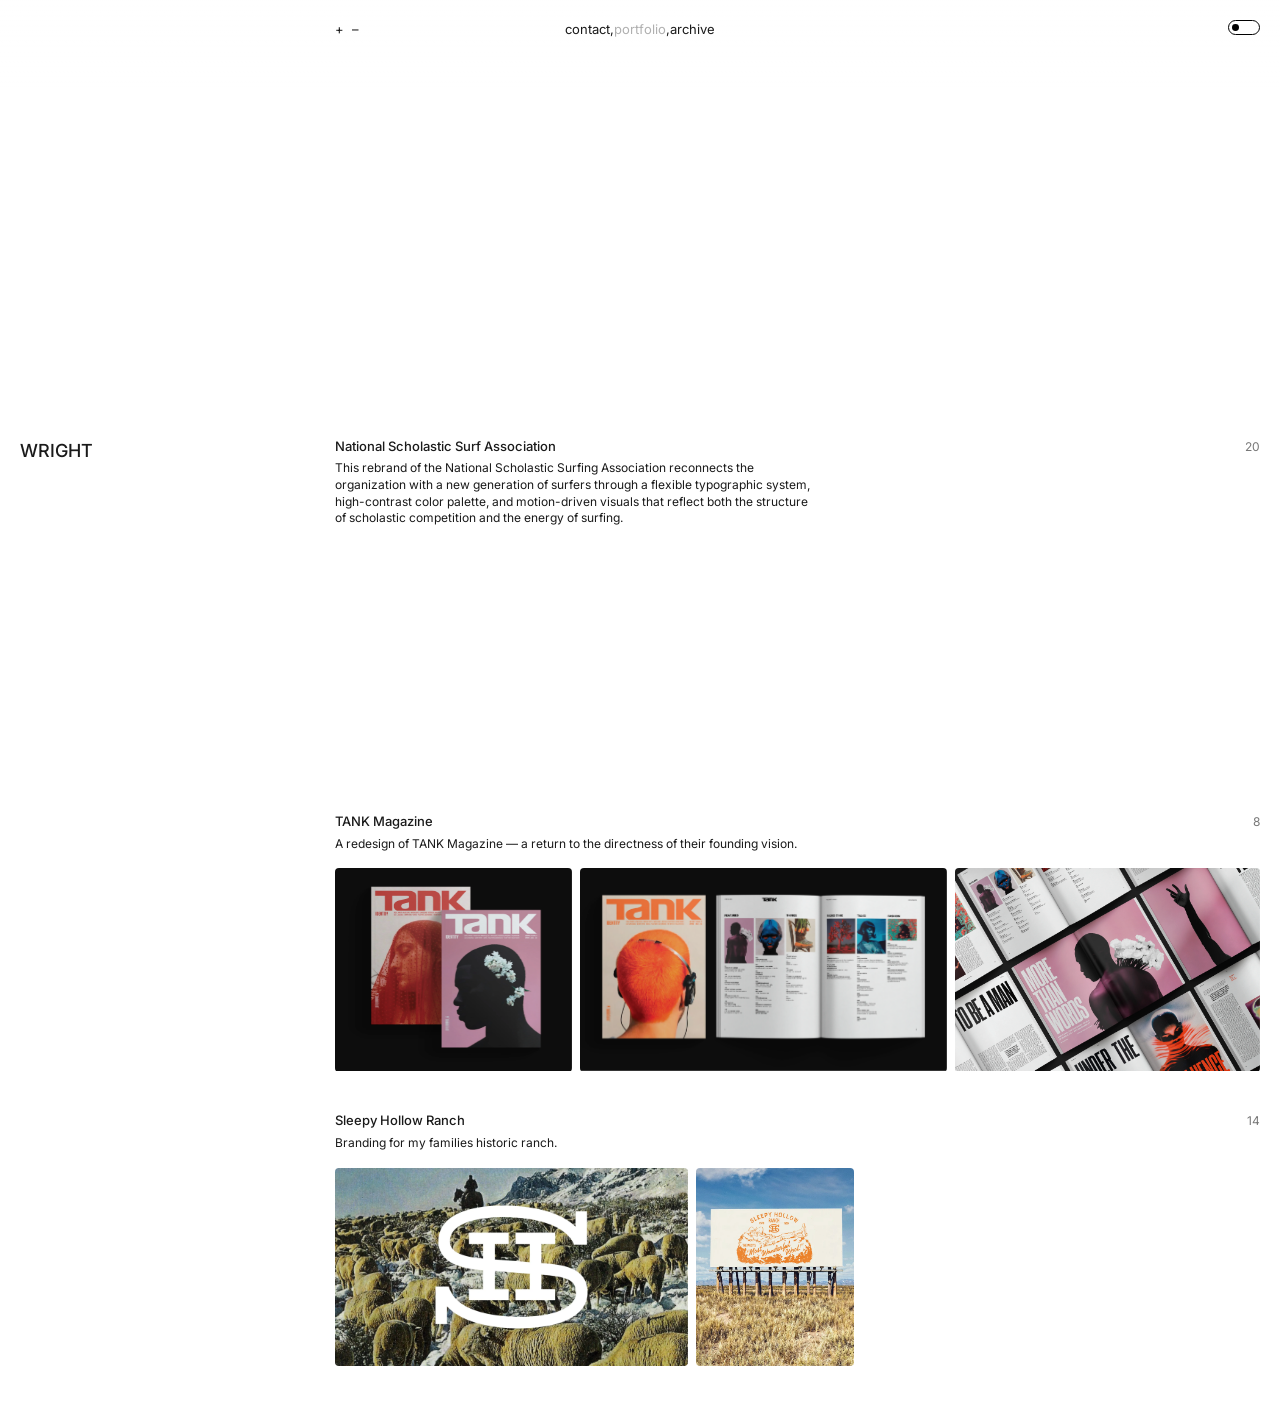
==== index.html @ 1fc21ec0 "Convert images to WebP, update HTML with picture elements" ====
<!DOCTYPE html>
<html lang="en">

<head>
    <meta charset="UTF-8">
    <meta name="viewport" content="width=device-width, initial-scale=1.0">
    <title>WRIGHT - Portfolio</title>
    <link rel="stylesheet" href="style.css?v=3">
</head>

<body>
    <header class="top-nav">
        <div class="nav-left">
            <span><a href="#" id="grid-plus" class="grid-control" title="Increase image size">+</a>&nbsp;&nbsp;<a
                    href="#" id="grid-minus" class="grid-control" title="Decrease image size">&ndash;</a></span>
        </div>
        <nav class="nav-center">
            <a href="contact.html">contact</a>, <a href="index.html" class="current-page">portfolio</a>, <a href="archive.html">archive</a>
        </nav>
        <div class="nav-right">
            <button id="theme-toggle" class="theme-toggle" aria-label="Toggle Theme">
                <span class="theme-toggle-circle"></span>
            </button>
        </div>
    </header>

    <main class="container">
        <!-- Sticky Sidebar for 4th column -->
        <aside class="sidebar">
            <div class="sidebar-inner">
                <h1 class="brand-name">WRIGHT</h1>
            </div>
        </aside>

        <!-- Project List Wrapper -->
        <section class="portfolio">
            <!-- Project 1 -->
            <article class="project-series">
                <header class="project-header">
                    <h2><a href="nssa.html" class="project-link">National Scholastic Surf Association</a></h2>
                    <span class="portfolio-count">20</span>
                </header>
                <div class="project-subtitle">
                    <p>This rebrand of the National Scholastic Surfing Association reconnects the organization with a new generation of surfers through a flexible typographic system, high-contrast color palette, and motion-driven visuals that reflect both the structure of scholastic competition and the energy of surfing.</p>
                </div>

                <div class="project-grid">
                    <div class="project-item span-two"><a href="nssa.html" class="project-image-link"><video
                                src="Projects/NSSA/video/20251104_WRIGHT_NSSA_MotionPoster_2.mp4"
                                autoplay loop muted playsinline></video></a></div>
                    <div class="project-item"><a href="nssa.html" class="project-image-link"><video
                                src="Projects/NSSA/video/20251104_WRIGHT_NSSA_MotionPoster_1.mp4"
                                autoplay loop muted playsinline></video></a></div>
                    <div class="project-item"><a href="nssa.html" class="project-image-link"><img
                                src="https://images.unsplash.com/photo-1517841905240-472988babdf9?auto=format&fit=crop&w=800&h=600&q=80"
                                alt="Editorial shot 3"></a></div>
                    <div class="project-item"><a href="nssa.html" class="project-image-link"><img
                                src="https://images.unsplash.com/photo-1519125323398-675f0ddb6308?auto=format&fit=crop&w=1200&h=800&q=80"
                                alt="Editorial shot 4"></a></div>
                    <div class="project-item"><a href="nssa.html" class="project-image-link"><img
                                src="https://images.unsplash.com/photo-1529156069898-49953e39b3ac?auto=format&fit=crop&w=800&h=600&q=80"
                                alt="Editorial shot 5"></a></div>
                </div>
            </article>

            <!-- Project 2 -->
            <article class="project-series">
                <header class="project-header">
                    <h2><a href="lanserhof.html" class="project-link">TANK Magazine</a></h2>
                    <span class="portfolio-count">8</span>
                </header>
                <div class="project-subtitle">
                    <p>A redesign of TANK Magazine — a return to the directness of their founding vision.</p>
                </div>

                <div class="project-grid">
                    <div class="project-item"><a href="lanserhof.html" class="project-image-link"><picture>
                        <source srcset="Projects/TANK/Images/20241219_WRIGHT_TANK_Covers.webp" type="image/webp">
                        <img src="Projects/TANK/Images/20241219_WRIGHT_TANK_Covers.png" alt="TANK Covers" loading="lazy">
                    </picture></a></div>
                    <div class="project-item"><a href="lanserhof.html" class="project-image-link"><picture>
                        <source srcset="Projects/TANK/Images/20241219_WRIGHT_TANK_Cover&TOC.webp" type="image/webp">
                        <img src="Projects/TANK/Images/20241219_WRIGHT_TANK_Cover&TOC.png" alt="TANK Cover and TOC" loading="lazy">
                    </picture></a></div>
                    <div class="project-item"><a href="lanserhof.html" class="project-image-link"><picture>
                        <source srcset="Projects/TANK/Images/20241219_WRIGHT_TANK_AngleSpread.webp" type="image/webp">
                        <img src="Projects/TANK/Images/20241219_WRIGHT_TANK_AngleSpread.png" alt="TANK Angle Spread" loading="lazy">
                    </picture></a></div>
                    <div class="project-item"><a href="lanserhof.html" class="project-image-link"><picture>
                        <source srcset="Projects/TANK/Images/20241219_WRIGHT_TANK_HandSpread.webp" type="image/webp">
                        <img src="Projects/TANK/Images/20241219_WRIGHT_TANK_HandSpread.png" alt="TANK Hand Spread" loading="lazy">
                    </picture></a></div>
                    <div class="project-item"><a href="lanserhof.html" class="project-image-link"><picture>
                        <source srcset="Projects/TANK/Images/20241219_WRIGHT_TANK_Web.webp" type="image/webp">
                        <img src="Projects/TANK/Images/20241219_WRIGHT_TANK_Web.png" alt="TANK Web" loading="lazy">
                    </picture></a></div>
                </div>
            </article>

            <!-- Project 3 -->
            <article class="project-series">
                <header class="project-header">
                    <h2><a href="shr.html" class="project-link">Sleepy Hollow Ranch</a></h2>
                    <span class="portfolio-count">14</span>
                </header>
                <div class="project-subtitle">
                    <p>Branding for my families historic ranch.</p>
                </div>

                <div class="project-grid">
                    <div class="project-item"><a href="shr.html" class="project-image-link"><picture>
                        <source srcset="Projects/SHR/Images/20251204_440_SHR_Logo.webp" type="image/webp">
                        <img src="Projects/SHR/Images/20251204_440_SHR_Logo.jpg" alt="SHR Logo" loading="lazy">
                    </picture></a></div>
                    <div class="project-item"><a href="shr.html" class="project-image-link"><picture>
                        <source srcset="Projects/SHR/Images/20251213_440_SHR_Sign.webp" type="image/webp">
                        <img src="Projects/SHR/Images/20251213_440_SHR_Sign.jpg" alt="SHR Sign" loading="lazy">
                    </picture></a></div>
                    <div class="project-item"><a href="shr.html" class="project-image-link"><video
                                src="Projects/SHR/Video/20251204_440_SHR_LogoAnim.mp4"
                                autoplay loop muted playsinline></video></a></div>
                    <div class="project-item"><a href="shr.html" class="project-image-link"><picture>
                        <source srcset="Projects/SHR/Images/20251214_440_SHR_Ranch%20Gate%20Crop-s.webp" type="image/webp">
                        <img src="Projects/SHR/Images/20251214_440_SHR_Ranch%20Gate%20Crop-s.jpg" alt="SHR Ranch Gate" loading="lazy">
                    </picture></a></div>
                    <div class="project-item"><a href="shr.html" class="project-image-link"><picture>
                        <source srcset="Projects/SHR/Images/20251214_440_SHR_SheepSticker.webp" type="image/webp">
                        <img src="Projects/SHR/Images/20251214_440_SHR_SheepSticker.jpg" alt="SHR Sheep Sticker" loading="lazy">
                    </picture></a></div>
                </div>
            </article>
        </section>
    </main>

    <script src="script.js?v=9"></script>
</body>

</html>
---- style.css ----
@import url('https://fonts.googleapis.com/css2?family=Inter:wght@400;500;600&display=swap');

:root {
  /* Centralized Variables */
  /* Colors - Light Theme */
  --bg-color: #ffffff;
  --text-primary: #1a1a1a;
  --text-secondary: #777777;
  --text-disabled: #b0b0b0;
  --bg-header: rgba(255, 255, 255, 0.95);
  --border-color: #eaeaea;

  /* Typography */
  --font-family: 'Inter', system-ui, -apple-system, sans-serif;
  --font-size-xs: 0.75rem;
  --font-size-sm: 0.85rem;
  --font-size-base: 13px;
  /* Smaller base for elegant aesthetic matching the image */
  --font-size-md: 1.125rem;
  --font-size-lg: 1.2rem;

  /* Spacing */
  --space-xs: 0.25rem;
  --space-sm: 0.5rem;
  --space-md: 1rem;
  --space-lg: 2.5rem;
  --space-xl: 20px;
  /* Fixed padding for consistency */

  /* Layout */
  --max-width: 1600px;

  /* Transitions */
  --transition-fast: 0.2s cubic-bezier(0.4, 0, 0.2, 1);
  --transition-medium: 0.4s cubic-bezier(0.4, 0, 0.2, 1);
}

[data-theme="dark"] {
  --bg-color: #121212;
  --text-primary: #f2f2f2;
  --text-secondary: #aaaaaa;
  --text-disabled: #555555;
  --bg-header: rgba(18, 18, 18, 0.95);
  --border-color: #333333;
}

* {
  margin: 0;
  padding: 0;
  box-sizing: border-box;
}

body {
  background-color: var(--bg-color);
  color: var(--text-primary);
  font-family: var(--font-family);
  font-size: var(--font-size-base);
  line-height: 1.5;
  transition: opacity 0.5s ease-in-out, background-color var(--transition-medium), color var(--transition-medium);
  min-height: 100vh;
  opacity: 0;
  /* JS adds .page-loaded to fade in on first visit */
  -webkit-font-smoothing: antialiased;
}

body.page-loaded {
  opacity: 1;
}

body.page-transitioning {
  opacity: 0 !important;
}

/* Header Navigation */
header.top-nav {
  position: fixed;
  top: 0;
  left: 0;
  width: 100%;
  padding: var(--space-xl) var(--space-xl) 0 var(--space-xl);
  /* Nav spacing synced with main container grid */
  display: grid;
  grid-template-columns: repeat(4, 1fr);
  gap: var(--space-xl);
  z-index: 1000;
  background: linear-gradient(to bottom, var(--bg-color) 0%, rgba(255, 255, 255, 0) 100%);
  padding-bottom: 51px;
  pointer-events: none;
  font-size: var(--font-size-base);
  transition: background var(--transition-medium);
}

[data-theme="dark"] header.top-nav {
  background: linear-gradient(to bottom, var(--bg-color) 0%, rgba(18, 18, 18, 0) 100%);
}

.nav-left,
.nav-center,
.nav-right {
  pointer-events: auto;
  grid-row: 1;
}

.nav-left {
  /* Aligns +/- toggler with the start of column 2 (matching portfolio content) */
  grid-column: 2;
  justify-self: start;
}

.nav-center {
  position: fixed;
  top: var(--space-xl);
  left: 50vw;
  transform: translateX(-50%);
  display: flex;
  align-items: center;
  z-index: 1001;
  /* Ensure it's above other header elements */
}

.nav-right {
  grid-column: 4;
  justify-self: end;
}


.nav-left span {
  color: var(--text-secondary);
}

.nav-left a,
.nav-center a {
  text-decoration: none;
  color: var(--text-primary);
  transition: color var(--transition-fast);
  display: inline-block;
}

.nav-left a.active {
  text-decoration: underline;
}

/* +/- grid control disabled state — mirrors Josselin's opacity-20 */
.nav-left a.grid-control--disabled {
  opacity: 0.2;
  pointer-events: none;
  cursor: default;
}

.nav-center {
  display: flex;
  align-items: center;
}

.nav-center a.current-page {
  color: var(--text-disabled);
}

.nav-center a:hover {
  color: var(--text-secondary);
}

/* Theme Toggle Switch */
.theme-toggle {
  width: 31.734px;
  height: 14.76px;
  border-radius: 999px;
  border: 1pt solid #000;
  background: transparent;
  cursor: pointer;
  position: relative;
  transition: border-color var(--transition-medium);
  padding: 0;
  display: block;
  box-sizing: border-box;
}

[data-theme="dark"] .theme-toggle {
  border-color: #fff;
  background: transparent;
}

.theme-toggle-circle {
  position: absolute;
  top: 2.9284px;
  left: 2.9284px;
  height: calc(100% - 5.8568px);
  aspect-ratio: 1 / 1;
  border-radius: 50%;
  background: #000;
  transition: transform var(--transition-medium), background-color var(--transition-medium);
  transform: translateX(0);
}

[data-theme="dark"] .theme-toggle-circle {
  background: #fff;
  transform: translateX(16.974px);
}

/* =========================================
   Main Container — true 4-column grid

   Track map:
     col 1       →  WRIGHT (visually sparse — only the brand name lives here)
     cols 2–4   →  main content (portfolio / contact)

   repeat(4, 1fr) gives equal column widths and identical
   left/right outside margins from the padding.
   ========================================= */
.container {
  display: grid;
  grid-template-columns: repeat(4, 1fr);
  gap: var(--space-xl);
  padding: calc(var(--space-xl) * 2) var(--space-xl) var(--space-xl);
  max-width: none;
  margin: 0 auto;
}

/* ─── Sidebar — column 1 (far left, close to left margin) ─── */
.sidebar {
  grid-column: 1;
}

.sidebar-inner {
  /* Fixed at viewport vertical center so WRIGHT anchors to 50vh regardless of scroll */
  position: fixed;
  top: 50vh;
  left: var(--space-xl);
  transform: translateY(-50%);
  display: flex;
  align-items: center;
}

/* Show sidebar on contact page — WRIGHT is visible on both pages */


.brand-name {
  font-size: var(--font-size-md);
  font-weight: 500;
  color: var(--text-primary);
}

/* ← portfolio back link — JS sets left dynamically to the midpoint between
   the right edge of WRIGHT and the left edge of the content column. */
.project-back-link {
  position: fixed;
  top: 50vh;
  transform: translate(-50%, -50%);
  font-size: var(--font-size-base);
  color: var(--text-secondary);
  text-decoration: none;
  white-space: nowrap;
  transition: color var(--transition-fast);
  z-index: 1100;
}

.project-back-link:hover {
  color: var(--text-primary);
}

/* Hide when the sidebar collapses to top-left at mobile */
@media (max-width: 900px) {
  .project-back-link {
    display: none;
  }
}

/* ── SLC abbreviation: swap "Salt Lake City" → "SLC" just before overlap ── */
.city-abbr { display: none; }
@media (max-width: 530px) {
  .city-full { display: none; }
  .city-abbr { display: inline; }
}

/* ── Mobile Overlap Fix (600px) ── */
@media (max-width: 600px) {
  .contact-body .nav-left {
    display: none !important;
    /* Prevent overlap with centered menu at small sizes */
  }
}

/* ─── Portfolio — columns 2–4 ─── */
.portfolio {
  grid-column: 2 / 5;
  width: 100%;
  /* Push first project title to align with WRIGHT at 50vh.
     Subtracts the container's own top padding so the baseline lands exactly. */
  margin-top: calc(50vh - calc(var(--font-size-md) * 0.75) - calc(var(--space-xl) * 2));
}

/* =========================================
   Contact Page Specifics
   ========================================= */

.contact-body {
  /* Prevent scrolling if content fits perfectly inside the screen height */
  overflow-x: hidden;
  --text-primary: #ffffff;
  --text-secondary: rgba(255, 255, 255, 0.7);
  --text-disabled: rgba(255, 255, 255, 0.4);
  color: var(--text-primary);
  background-color: #f26624;
  /* Solid orange background */
}

.contact-body header.top-nav {
  background: linear-gradient(to bottom, #f26624 0%, rgba(242, 102, 36, 0) 100%);
}

.contact-body .nav-right {
  display: none;
  /* Keep theme toggle hidden on contact page as originally intended */
}

/* Contact page: clock starts in nav-left; on collapse it moves to center */
.contact-body .nav-left {
  transition: all var(--transition-fast);
}


/* Create the purple/blue tint seen in the mockup */
.contact-bg-overlay {
  position: absolute;
  top: 0;
  left: 0;
  width: 100%;
  height: 100%;
  background: rgba(85, 90, 135, 0.7);
  /* Hardcoded blueish tint from image */
  mix-blend-mode: multiply;
}

[data-theme="dark"] .contact-bg-overlay {
  background: rgba(30, 32, 50, 0.85);
  /* Darker tint for dark mode */
}

.contact-content {
  /* Sit in columns 2–4, matching the portfolio column span */
  grid-column: 2 / 5;
  width: 100%;
  display: grid;
  grid-template-columns: 2fr 1.5fr;
  gap: calc(var(--space-xl) * 1.5);
  margin-top: calc(50vh - calc(var(--font-size-md) * 0.75) - calc(var(--space-xl)*2));
  min-height: calc(50vh + calc(var(--font-size-md) * 0.75));
  padding-bottom: var(--space-xl);
  box-sizing: border-box;
}

.contact-bio {
  grid-column: 1;
  font-size: var(--font-size-base);
  line-height: 1.5;
  margin-bottom: var(--space-xl);
}

.contact-bio p {
  margin-bottom: var(--space-xl);
}

/* ── Character reveal animation (contact page) ──────────────────── */
/* Each character is wrapped in a .char-reveal span by JS on load.   */
/* Opacity starts at 0; JS sets it to 1 with staggered transition-   */
/* delay per character, creating a left-to-right "progress bar" fill. */
.char-reveal {
  display: inline-block;
  opacity: 0;
  transition: opacity 0.08s ease;
}

/* Word wrappers prevent characters from breaking across lines */
.word-wrap {
  display: inline-block;
  white-space: nowrap;
}

.contact-bio br {
  display: none;
  /* Replaced br with margin-bottom for better paragraph control */
}

.contact-info {
  grid-column: 2;
  font-size: var(--font-size-base);
  line-height: 1.5;
  justify-self: center;
  text-align: left;
}

.contact-footer-left {
  grid-column: 1;
  grid-row: 2;
  align-self: end;
}

.contact-footer-right {
  position: fixed;
  bottom: var(--space-xl);
  right: var(--space-xl);
  font-size: var(--font-size-sm);
  color: var(--text-secondary);
}

/* Project List Sections */
.project-series {
  margin-bottom: calc(var(--space-xl) * 2);
}

.project-header {
  display: flex;
  justify-content: space-between;
  align-items: baseline;
  margin-bottom: var(--space-xs);
}

.project-header h2 {
  font-size: var(--font-size-base);
  font-weight: 500;
}

.project-header a.project-link {
  text-decoration: none;
  color: var(--text-primary);
  transition: color var(--transition-short, 0.2s ease);
  display: inline-block;
}

.project-header a.project-link:hover {
  color: var(--text-secondary);
}

.portfolio-count {
  font-size: var(--font-size-xs);
  color: var(--text-secondary);
}

.project-subtitle {
  font-size: var(--font-size-xs);
  color: var(--text-primary);
  margin-bottom: var(--space-md);
  line-height: 1.4;
  max-width: 60ch;
}

/* Grid Layouts for Projects */
.project-grid {
  display: flex;
  flex-wrap: nowrap;
  align-items: flex-start; /* tops aligned, bottoms at natural aspect ratio */
  gap: var(--space-sm);
  overflow: hidden;
}

.project-item {
  flex: 1; /* overridden per-image by JS — flex-basis = ratio × height, flex-shrink = 0 */
  min-width: 0;
  position: relative;
  overflow: hidden;
  opacity: 0;
  transform: translateY(10px);
  animation: fadeUp 0.6s cubic-bezier(0.16, 1, 0.3, 1) forwards;
}

/* Add slight delay for waterfall effect based on child index */
.project-item:nth-child(2) {
  animation-delay: 0.1s;
}

.project-item:nth-child(3) {
  animation-delay: 0.2s;
}

.project-item:nth-child(4) {
  animation-delay: 0.3s;
}

.project-item:nth-child(5) {
  animation-delay: 0.4s;
}

@keyframes fadeUp {
  to {
    opacity: 1;
    transform: translateY(0);
  }
}

.project-item img,
.project-item video {
  width: 100%;
  height: auto; /* natural aspect ratio — no cropping */
  display: block;
  transition: transform 0.6s cubic-bezier(0.16, 1, 0.3, 1), filter var(--transition-fast);
  will-change: transform;
}

.project-item a.project-image-link {
  display: block;
  width: 100%;
  height: auto;
  overflow: hidden;
  border-radius: 4px;
}

.project-item:hover img,
.project-item:hover video {
  transform: scale(1.02);
  filter: brightness(0.9);
}

/* =========================================
   Responsive Breakpoints

   1. ≤1024px  Tablet — cap project grids
   2. ≤900px   Collapse — Single column layout & Unified Header
   3. ≤1100px  Contact Page — prevent header collision early
   ========================================= */

/* ── Tablet ── */
/* tablet: JS recalculates item widths based on containerW at all sizes */

/* ── Header Breakpoint (1100px) ── */
/* Prevents collision between clock/brand and nav items early */
@media (max-width: 1100px) {
  header.top-nav {
    display: grid !important;
    grid-template-columns: repeat(4, 1fr);
    gap: var(--space-xl);
    align-items: center;
    padding: var(--space-xl) var(--space-xl) 0 !important;
  }

  /* Portfolio specific header: ensure +/- toggler aligns with col 2 (matching portfolio content) */
  .nav-left {
    grid-column: 2;
    justify-self: start;
    display: flex !important;
    /* Keep visible until 900px */
  }

  /* Contact page: move clock to the right side (col 4) early to prevent menu overlap */
  .contact-body .nav-left {
    grid-column: 4;
    justify-self: end;
    position: static !important;
    transform: none !important;
    margin-left: 0 !important;
    order: 3;
    display: flex !important;
    z-index: 1001;
  }

  .nav-center {
    position: fixed !important;
    left: 50vw !important;
    transform: translateX(-50%) !important;
    margin-left: 0 !important;
    margin-right: 0 !important;
    order: 2;
    z-index: 1001;
  }

  .nav-right {
    grid-column: 4;
    justify-self: end;
    display: flex !important;
    /* Ensure theme toggle is visible on portfolio */
    z-index: 1001;
  }

  .contact-body .nav-right {
    display: none !important;
    /* Keep hidden on contact */
  }
}

/* ── Content Collapse Breakpoint (900px) ── */
@media (max-width: 900px) {

  /* Layout: Switch to single column content */
  .container {
    grid-template-columns: 1fr;
  }

  header.top-nav {
    display: flex !important;
    align-items: center;
    padding: var(--space-xl) var(--space-xl) 0 !important;
  }

  /* Centered menu in mobile */
  .nav-center {
    position: fixed !important;
    top: var(--space-xl) !important;
    left: 50vw !important;
    transform: translateX(-50%) !important;
    margin: 0 !important;
    z-index: 1001;
  }

  /* Toggle/Clock on the right in mobile */
  .nav-right,
  .contact-body .nav-left {
    position: static !important;
    transform: none !important;
    margin-left: auto !important;
    display: flex !important;
    order: 3;
    z-index: 1001;
  }

  /* Sidebar holds zero height in collapsed state */
  .sidebar {
    grid-column: 1;
    height: 0;
    overflow: visible;
  }

  /* Mobile: show only the first image per project, full width */
  .project-grid {
    flex-wrap: wrap;
  }

  .project-item {
    flex: 0 0 100%;
  }

  .project-item:not(:first-child) {
    display: none;
  }

  .project-item img,
  .project-item video,
  .project-item a.project-image-link {
    height: auto;
  }

  /* Content: Full width images/type */
  .portfolio {
    grid-column: 1 / -1;
  }

  .portfolio[data-grid-size] .project-grid {
    grid-template-columns: 1fr;
  }

  .contact-body .contact-content {
    grid-column: 1 / -1;
    grid-template-columns: 1fr;
    margin-top: calc(50vh - calc(var(--font-size-md) * 0.75) - calc(var(--space-xl)*2));
    min-height: auto;
    max-width: 70ch;
  }

  .contact-body .contact-info {
    grid-column: 1;
    margin-top: var(--space-xl);
  }

  .contact-body .contact-footer-right {
    display: none;
  }

  /* Ensure WRIGHT is visible on both pages in collapsed state */
  .sidebar {
    display: block !important;
  }

  /* WRIGHT: Position top-left ONLY once images span full width */
  .sidebar-inner,
  .contact-body .sidebar-inner {
    position: fixed !important;
    top: var(--space-xl) !important;
    left: var(--space-xl) !important;
    transform: none !important;
    z-index: 1100;
  }

  /* Force hide grid controls ONLY once images span full width */
  body:not(.contact-body) .nav-left {
    display: none !important;
  }
}

/* =========================================
   Contact Page Load Animation
   ========================================= */

/* Initial State (hidden and shifted down) */
.contact-body .contact-content p,
.contact-body .contact-info p,
.contact-body .contact-footer-right p {
  opacity: 0;
  transform: translateY(24px);
  will-change: opacity, transform;
  transition: opacity 0.8s cubic-bezier(0.16, 1, 0.3, 1), transform 0.8s cubic-bezier(0.16, 1, 0.3, 1);
}

/* Loaded State (fade in and slide up) */
.contact-body.page-loaded .contact-content p,
.contact-body.page-loaded .contact-info p,
.contact-body.page-loaded .contact-footer-right p {
  opacity: 1;
  transform: translateY(0);
}

/* Staggered Delays for Contact Bio, Info, and Footer */
.contact-body .contact-content p:nth-child(1) {
  transition-delay: 0.1s;
}

.contact-body .contact-content br:nth-child(2)~p:nth-child(3) {
  transition-delay: 0.2s;
}

.contact-body .contact-content br:nth-child(4)~p:nth-child(5) {
  transition-delay: 0.3s;
}

.contact-body .contact-info p:nth-child(1) {
  transition-delay: 0.4s;
}

.contact-body .contact-info p:nth-child(2) {
  transition-delay: 0.45s;
}

.contact-body .contact-footer-right p {
  transition-delay: 0.5s;
}

/* =========================================
   Project Detail Pages
   ========================================= */

/* Project title block — name, tags, year at top of content */
.project-title-block {
  margin-bottom: var(--space-lg);
}

.project-name {
  font-size: var(--font-size-md);
  font-weight: 500;
  font-family: var(--font-family);
  color: var(--text-primary);
  margin-bottom: var(--space-xs);
}

.project-tags {
  display: flex;
  flex-wrap: wrap;
  gap: 4px;
  margin-bottom: var(--space-xs);
}

.project-tag {
  font-size: var(--font-size-xs);
  font-family: var(--font-family);
  padding: 2px 8px;
  border: 1px solid var(--border-color);
  border-radius: 999px;
  color: var(--text-secondary);
  white-space: nowrap;
}

.project-year {
  font-size: var(--font-size-xs);
  font-family: var(--font-family);
  color: var(--text-secondary);
}

.project-external-link {
  font-size: var(--font-size-xs);
  font-family: var(--font-family);
  color: var(--text-secondary);
  text-decoration: none;
  transition: color var(--transition-fast);
}

.project-external-link:hover {
  color: var(--text-primary);
}

/* Main content — starts at 50vh, matches portfolio/archive rule */
.project-content {
  grid-column: 2 / 5;
  width: 100%;
  margin-top: calc(50vh - calc(var(--font-size-md) * 0.75) - calc(var(--space-xl) * 2));
  padding-bottom: calc(var(--space-xl) * 3);
}

/* Opening description */
.project-description {
  font-size: clamp(1.1rem, 2.2vw, 1.75rem);
  line-height: 1.45;
  color: var(--text-primary);
  font-family: var(--font-family);
  margin-bottom: calc(var(--space-xl) * 2);
  max-width: 80ch;
}

/* Full-width image block */
.project-full-image {
  width: 100%;
  margin-bottom: var(--space-sm);
}

.project-full-image img,
.project-full-image video {
  width: 100%;
  height: auto;
  display: block;
  transition: filter var(--transition-fast);
}

/* Two images side-by-side */
.project-image-row {
  display: flex;
  gap: var(--space-sm);
  align-items: flex-start;
  margin-bottom: var(--space-sm);
}

.project-image-row .project-full-image {
  flex: 1;
  margin-bottom: 0;
}

/* Prev / next navigation */
.project-nav {
  display: flex;
  justify-content: space-between;
  align-items: center;
  margin-top: calc(var(--space-xl) * 3);
  padding-top: var(--space-xl);
  border-top: 1px solid var(--border-color);
}

.project-nav a {
  font-size: var(--font-size-base);
  color: var(--text-secondary);
  text-decoration: none;
  transition: color var(--transition-fast);
}

.project-nav a:hover,
.project-nav a.project-nav-next {
  color: var(--text-primary);
}

/* =========================================
   Lightbox
   ========================================= */

.lightbox {
  display: none;
  position: fixed;
  inset: 0;
  background: rgba(0, 0, 0, 0.92);
  z-index: 2000;
  align-items: center;
  justify-content: center;
}

.lightbox.open {
  display: flex;
}

.lightbox-content {
  display: flex;
  flex-direction: column;
  align-items: center;
  max-width: 88vw;
  max-height: 90vh;
}

.lightbox-content img {
  max-width: 88vw;
  max-height: 82vh;
  width: auto;
  height: auto;
  object-fit: contain;
  display: block;
  border-radius: 2px;
}

.lightbox-caption {
  margin-top: var(--space-sm);
  font-size: var(--font-size-xs);
  color: rgba(255, 255, 255, 0.5);
  text-align: center;
  letter-spacing: 0.04em;
}

.lightbox-close,
.lightbox-prev,
.lightbox-next {
  position: fixed;
  background: none;
  border: none;
  color: rgba(255, 255, 255, 0.6);
  cursor: pointer;
  line-height: 1;
  transition: color var(--transition-fast);
  z-index: 2001;
  padding: var(--space-md);
}

.lightbox-close:hover,
.lightbox-prev:hover,
.lightbox-next:hover {
  color: #fff;
}

.lightbox-close {
  top: var(--space-xl);
  right: var(--space-xl);
  font-size: 1.5rem;
}

.lightbox-prev,
.lightbox-next {
  top: 50%;
  transform: translateY(-50%);
  font-size: 1.5rem;
}

.lightbox-prev { left: var(--space-xl); }
.lightbox-next { right: var(--space-xl); }

/* =========================================
   6. Archive Page Styles
   ========================================= */

.archive-body {
  margin: 0;
  padding: 0;
  overflow-x: hidden;
}

/* WRIGHT scrolls with the page on archive, then locks at top-left.
   JS drives the top value — starts at 50vh centre, clamps at --space-xl. */
.archive-body .sidebar-inner {
  position: fixed;
  left: var(--space-xl);
  transform: none;
  z-index: 1100;
}

/* Intro zone styling */
.archive-intro {
  grid-column: 2 / 5;
  display: flex;
  flex-direction: column;
  justify-content: flex-start;
  align-items: flex-start;
  text-align: left;
  margin-top: calc(50vh - calc(var(--font-size-md) * 0.75) - calc(var(--space-xl) * 2));
  min-height: calc(30vh);
  width: 100%;
  max-width: 60ch;
  z-index: 10;
}

.archive-title {
  font-size: var(--font-size-base);
  font-weight: 500;
  margin-bottom: var(--space-sm);
  letter-spacing: 0.05em;
  text-transform: uppercase;
}

.archive-description {
  max-width: 60ch;
  font-size: var(--font-size-base);
  line-height: 1.5;
  color: var(--text-primary);
  margin-bottom: 0;
}

/* Grid Wrapper — full bleed across all columns */
.archive-grid-wrapper {
  grid-column: 1 / -1;
  position: relative;
  z-index: 1;
}

/* Archive Masonry Grid — 4 equal columns, JS-driven positioning */
.archive-grid {
  position: relative;
  width: 100%;
  box-sizing: border-box;
}

.archive-item {
  /* width + position set by JS masonry — starts invisible until laid out */
  position: relative;
  display: flex;
  flex-direction: column;
  padding: 0;
  background-color: transparent;
  opacity: 0;
  transform: translateY(10px);
  animation: fadeUp 0.6s cubic-bezier(0.16, 1, 0.3, 1) forwards;
}

/* Staggered fadeUp animations */
.archive-item:nth-child(2) { animation-delay: 0.05s; }
.archive-item:nth-child(3) { animation-delay: 0.1s; }
.archive-item:nth-child(4) { animation-delay: 0.15s; }
.archive-item:nth-child(5) { animation-delay: 0.2s; }
.archive-item:nth-child(6) { animation-delay: 0.25s; }

.archive-item img {
  width: 100%;
  height: auto;
  display: block;
  transition: transform 0.6s cubic-bezier(0.16, 1, 0.3, 1), filter var(--transition-fast);
  will-change: transform;
}

.archive-item {
  cursor: pointer;
}

.archive-item:hover img {
  transform: scale(1.02);
  filter: brightness(0.9);
}

/* Archive Item Typography */
.archive-item-info {
  padding: 12px 0 0;
  background-color: transparent;
  display: inline-block;
}

.archive-item-info span.project-name {
  font-size: var(--font-size-xs);
  color: var(--text-primary);
  display: inline;
}

.archive-item-info span.project-category {
  font-size: var(--font-size-xs);
  color: var(--text-secondary);
  display: inline;
  margin-left: 8px; /* Small gap inline */
}

/* Responsive Archive Layout */
@media (max-width: 900px) {
  .archive-intro {
    grid-column: 1 / -1;
    min-height: auto;
    padding: 0 0 var(--space-xl) 0;
    margin-top: calc(var(--space-xl) * 4);
  }

  .archive-grid-wrapper {
    grid-column: 1 / -1;
    padding: 0;
  }

  .portfolio {
    padding: 0;
    margin-top: calc(var(--space-xl) * 4);
  }

  .project-header,
  .project-subtitle {
    padding: 0;
  }

  .project-item:first-child {
    flex: 0 0 auto !important;
    width: calc(100% + var(--space-xl)) !important;
  }

  /* Project pages — full width content at mobile */
  .project-content {
    grid-column: 1 / -1;
    margin-top: calc(var(--space-xl) * 4);
  }

  .project-full-image img,
  .project-image-row {
    width: 100%;
  }

  .project-image-row {
    flex-direction: column;
  }

  .project-nav {
    grid-column: 1 / -1;
  }
}

@media (max-width: 600px) {
  .archive-intro {
    margin-top: calc(var(--space-xl) * 3);
    min-height: 0;
    padding-bottom: var(--space-xl);
  }

  .archive-grid-wrapper {
    padding: 0;
  }

  .portfolio {
    margin-top: calc(var(--space-xl) * 3);
  }
}
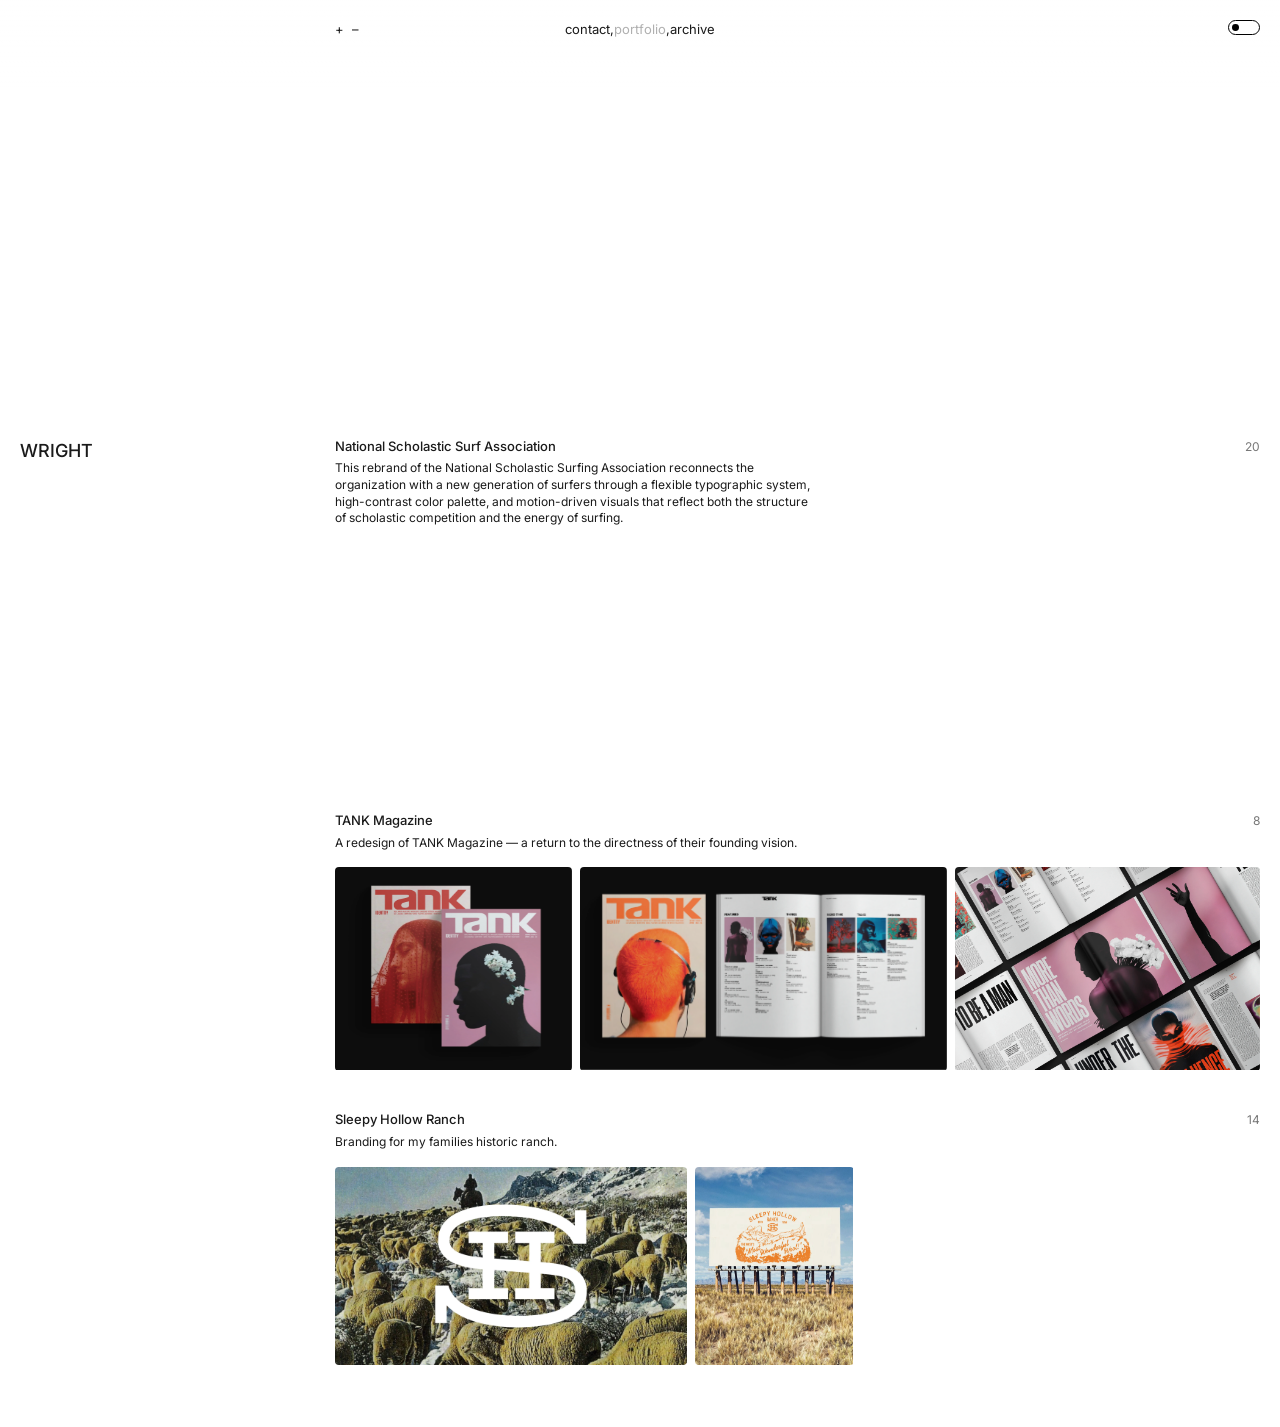
==== commit d13c8491: "Add logo animation to SHR and archive, fix Vimeo embed, archive video masonry support" ====
--- a/index.html
+++ b/index.html
@@ -117,7 +117,7 @@
                         <img src="Projects/SHR/Images/20251213_440_SHR_Sign.jpg" alt="SHR Sign" loading="lazy">
                     </picture></a></div>
                     <div class="project-item"><a href="shr.html" class="project-image-link"><video
-                                src="Projects/SHR/Video/20251204_440_SHR_LogoAnim.mp4"
+                                src="Archive/Video/20251204_440_SHR_LogoAnim.mp4"
                                 autoplay loop muted playsinline></video></a></div>
                     <div class="project-item"><a href="shr.html" class="project-image-link"><picture>
                         <source srcset="Projects/SHR/Images/20251214_440_SHR_Ranch%20Gate%20Crop-s.webp" type="image/webp">
--- a/style.css
+++ b/style.css
@@ -807,6 +807,17 @@
   margin-bottom: var(--space-sm);
 }
 
+.project-vimeo {
+  margin-bottom: var(--space-sm);
+}
+
+.project-vimeo iframe {
+  display: block;
+  width: 100%;
+  aspect-ratio: 16 / 9;
+  border: none;
+}
+
 .project-full-image img,
 .project-full-image video {
   width: 100%;
@@ -995,25 +1006,26 @@
 }
 
 .archive-item {
-  /* width + position set by JS masonry — starts invisible until laid out */
+  /* width + position set by JS masonry */
   position: relative;
   display: flex;
   flex-direction: column;
   padding: 0;
   background-color: transparent;
+  /* Start hidden — IntersectionObserver adds .is-visible when scrolled into view */
   opacity: 0;
-  transform: translateY(10px);
-  animation: fadeUp 0.6s cubic-bezier(0.16, 1, 0.3, 1) forwards;
-}
-
-/* Staggered fadeUp animations */
-.archive-item:nth-child(2) { animation-delay: 0.05s; }
-.archive-item:nth-child(3) { animation-delay: 0.1s; }
-.archive-item:nth-child(4) { animation-delay: 0.15s; }
-.archive-item:nth-child(5) { animation-delay: 0.2s; }
-.archive-item:nth-child(6) { animation-delay: 0.25s; }
-
-.archive-item img {
+  transform: translateY(14px);
+  transition: opacity 0.5s cubic-bezier(0.16, 1, 0.3, 1),
+              transform 0.5s cubic-bezier(0.16, 1, 0.3, 1);
+}
+
+.archive-item.is-visible {
+  opacity: 1;
+  transform: translateY(0);
+}
+
+.archive-item img,
+.archive-item video {
   width: 100%;
   height: auto;
   display: block;
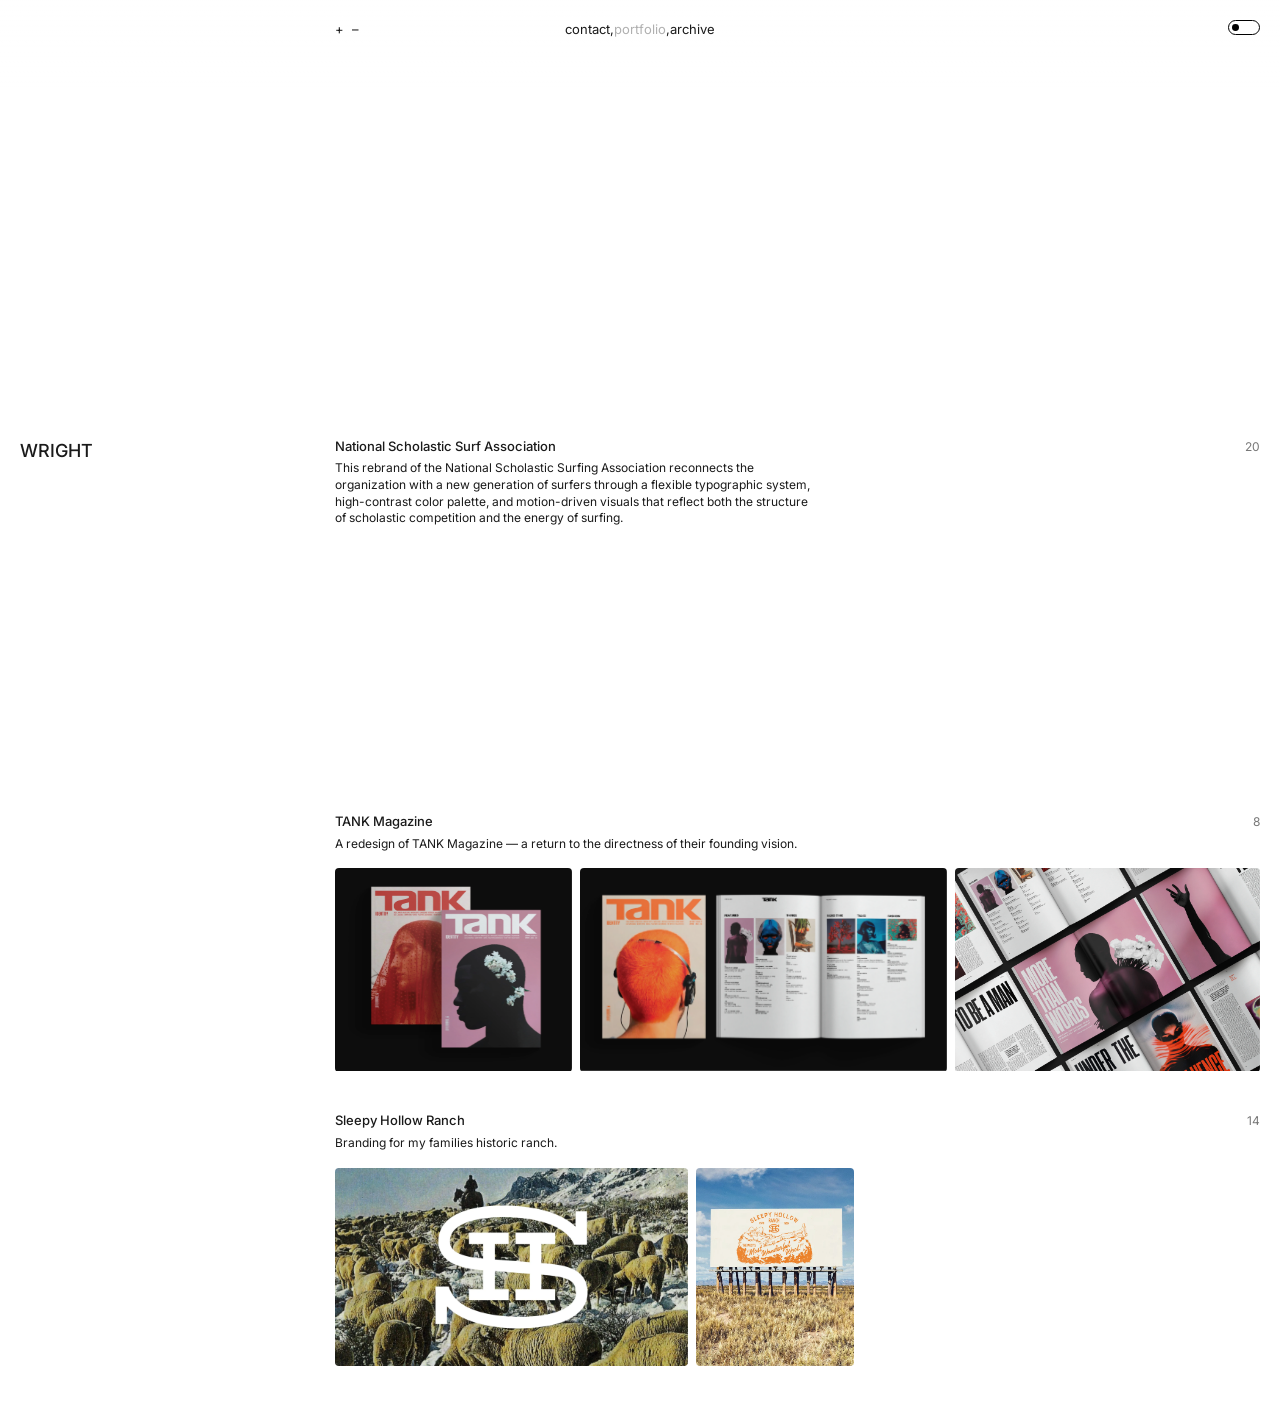
==== commit 98d9135d: "Favcon and SHR attempt 2" ====
--- a/index.html
+++ b/index.html
@@ -6,6 +6,7 @@
     <meta name="viewport" content="width=device-width, initial-scale=1.0">
     <title>WRIGHT - Portfolio</title>
     <link rel="stylesheet" href="style.css?v=3">
+    <link rel="icon" type="image/png" href="/favicon.png">
 </head>
 
 <body>
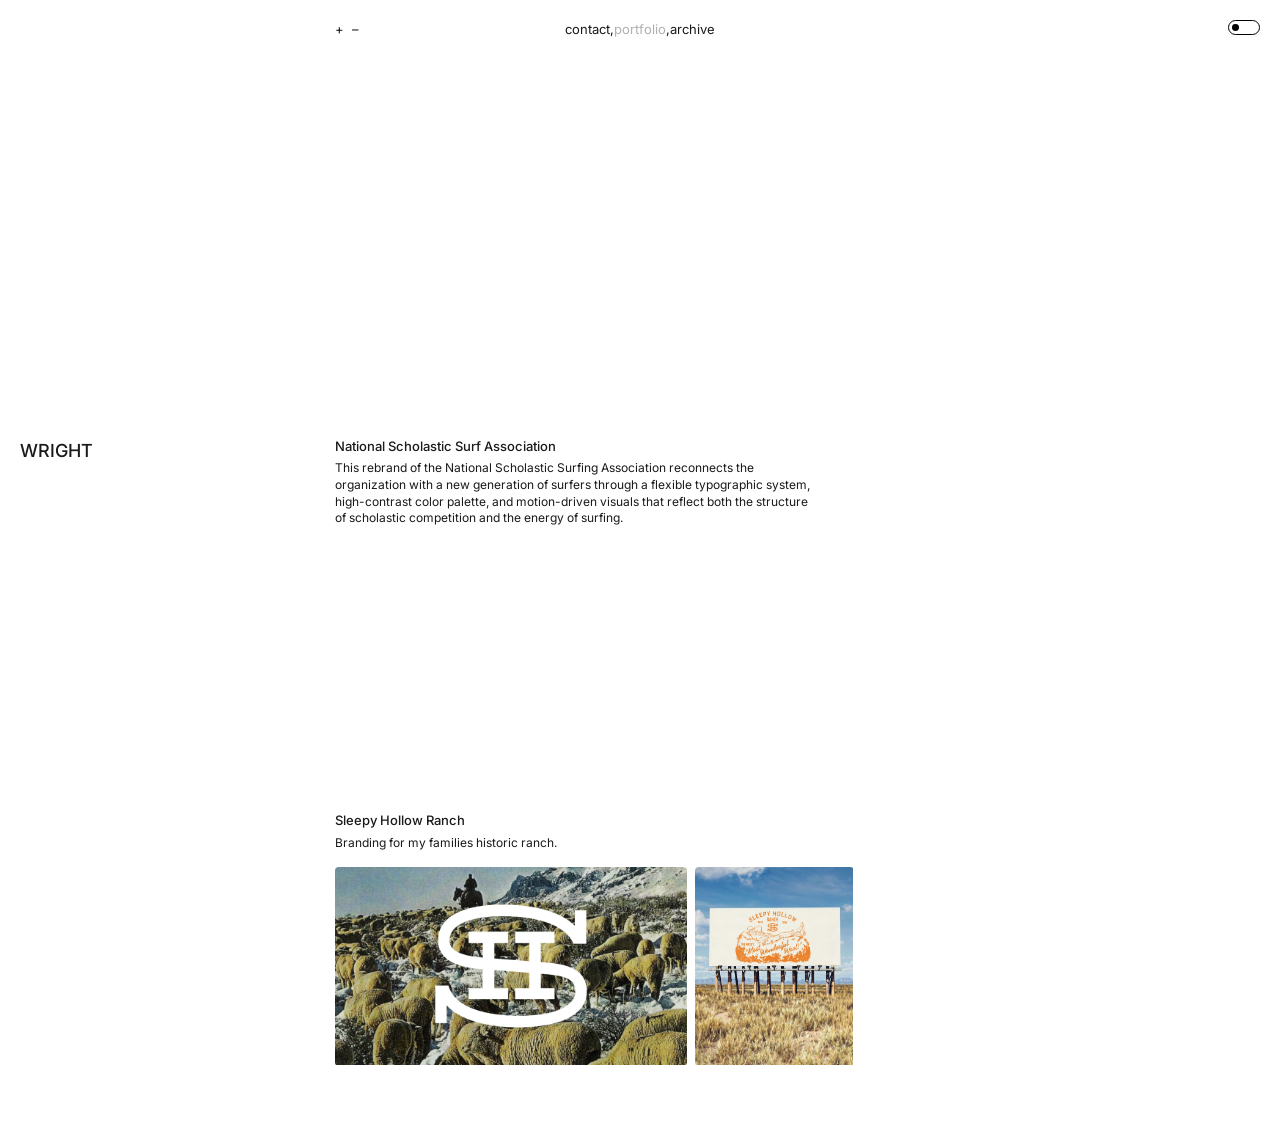
==== commit c9cfada8: "clean up: remove TANK and Tanya pages, fix nav chain, strip count badges, fix style/script versions," ====
--- a/index.html
+++ b/index.html
@@ -4,9 +4,10 @@
 <head>
     <meta charset="UTF-8">
     <meta name="viewport" content="width=device-width, initial-scale=1.0">
-    <title>WRIGHT - Portfolio</title>
+    <title>WRIGHT — Portfolio</title>
     <link rel="stylesheet" href="style.css?v=3">
     <link rel="icon" type="image/png" href="/favicon.png">
+    <link rel="preload" as="video" href="Projects/NSSA/Video/20251104_WRIGHT_NSSA_MotionPoster_2_web.mp4" type="video/mp4">
 </head>
 
 <body>
@@ -39,7 +40,6 @@
             <article class="project-series">
                 <header class="project-header">
                     <h2><a href="nssa.html" class="project-link">National Scholastic Surf Association</a></h2>
-                    <span class="portfolio-count">20</span>
                 </header>
                 <div class="project-subtitle">
                     <p>This rebrand of the National Scholastic Surfing Association reconnects the organization with a new generation of surfers through a flexible typographic system, high-contrast color palette, and motion-driven visuals that reflect both the structure of scholastic competition and the energy of surfing.</p>
@@ -47,62 +47,27 @@
 
                 <div class="project-grid">
                     <div class="project-item span-two"><a href="nssa.html" class="project-image-link"><video
-                                src="Projects/NSSA/video/20251104_WRIGHT_NSSA_MotionPoster_2.mp4"
-                                autoplay loop muted playsinline></video></a></div>
+                                src="Projects/NSSA/Video/20251104_WRIGHT_NSSA_MotionPoster_2_web.mp4"
+                                autoplay loop muted playsinline fetchpriority="high"></video></a></div>
                     <div class="project-item"><a href="nssa.html" class="project-image-link"><video
-                                src="Projects/NSSA/video/20251104_WRIGHT_NSSA_MotionPoster_1.mp4"
+                                src="Projects/NSSA/Video/20251104_WRIGHT_NSSA_MotionPoster_1_web.mp4"
                                 autoplay loop muted playsinline></video></a></div>
                     <div class="project-item"><a href="nssa.html" class="project-image-link"><img
-                                src="https://images.unsplash.com/photo-1517841905240-472988babdf9?auto=format&fit=crop&w=800&h=600&q=80"
-                                alt="Editorial shot 3"></a></div>
+                                src="Projects/NSSA/Images/20260414_440_NSSA_BS_Web.jpg"
+                                alt="NSSA Web"></a></div>
+                    <div class="project-item"><a href="nssa.html" class="project-image-link"><video
+                                src="Projects/NSSA/Video/20251104_440_NSSA_MotionPoster_3_web.mp4"
+                                autoplay loop muted playsinline></video></a></div>
                     <div class="project-item"><a href="nssa.html" class="project-image-link"><img
-                                src="https://images.unsplash.com/photo-1519125323398-675f0ddb6308?auto=format&fit=crop&w=1200&h=800&q=80"
-                                alt="Editorial shot 4"></a></div>
-                    <div class="project-item"><a href="nssa.html" class="project-image-link"><img
-                                src="https://images.unsplash.com/photo-1529156069898-49953e39b3ac?auto=format&fit=crop&w=800&h=600&q=80"
-                                alt="Editorial shot 5"></a></div>
+                                src="Projects/NSSA/Images/20260414_440_NSSA_BS_Motto.jpg"
+                                alt="NSSA Motto"></a></div>
                 </div>
             </article>
 
             <!-- Project 2 -->
             <article class="project-series">
                 <header class="project-header">
-                    <h2><a href="lanserhof.html" class="project-link">TANK Magazine</a></h2>
-                    <span class="portfolio-count">8</span>
-                </header>
-                <div class="project-subtitle">
-                    <p>A redesign of TANK Magazine — a return to the directness of their founding vision.</p>
-                </div>
-
-                <div class="project-grid">
-                    <div class="project-item"><a href="lanserhof.html" class="project-image-link"><picture>
-                        <source srcset="Projects/TANK/Images/20241219_WRIGHT_TANK_Covers.webp" type="image/webp">
-                        <img src="Projects/TANK/Images/20241219_WRIGHT_TANK_Covers.png" alt="TANK Covers" loading="lazy">
-                    </picture></a></div>
-                    <div class="project-item"><a href="lanserhof.html" class="project-image-link"><picture>
-                        <source srcset="Projects/TANK/Images/20241219_WRIGHT_TANK_Cover&TOC.webp" type="image/webp">
-                        <img src="Projects/TANK/Images/20241219_WRIGHT_TANK_Cover&TOC.png" alt="TANK Cover and TOC" loading="lazy">
-                    </picture></a></div>
-                    <div class="project-item"><a href="lanserhof.html" class="project-image-link"><picture>
-                        <source srcset="Projects/TANK/Images/20241219_WRIGHT_TANK_AngleSpread.webp" type="image/webp">
-                        <img src="Projects/TANK/Images/20241219_WRIGHT_TANK_AngleSpread.png" alt="TANK Angle Spread" loading="lazy">
-                    </picture></a></div>
-                    <div class="project-item"><a href="lanserhof.html" class="project-image-link"><picture>
-                        <source srcset="Projects/TANK/Images/20241219_WRIGHT_TANK_HandSpread.webp" type="image/webp">
-                        <img src="Projects/TANK/Images/20241219_WRIGHT_TANK_HandSpread.png" alt="TANK Hand Spread" loading="lazy">
-                    </picture></a></div>
-                    <div class="project-item"><a href="lanserhof.html" class="project-image-link"><picture>
-                        <source srcset="Projects/TANK/Images/20241219_WRIGHT_TANK_Web.webp" type="image/webp">
-                        <img src="Projects/TANK/Images/20241219_WRIGHT_TANK_Web.png" alt="TANK Web" loading="lazy">
-                    </picture></a></div>
-                </div>
-            </article>
-
-            <!-- Project 3 -->
-            <article class="project-series">
-                <header class="project-header">
                     <h2><a href="shr.html" class="project-link">Sleepy Hollow Ranch</a></h2>
-                    <span class="portfolio-count">14</span>
                 </header>
                 <div class="project-subtitle">
                     <p>Branding for my families historic ranch.</p>
--- a/style.css
+++ b/style.css
@@ -887,7 +887,8 @@
   max-height: 90vh;
 }
 
-.lightbox-content img {
+.lightbox-content img,
+.lightbox-content video {
   max-width: 88vw;
   max-height: 82vh;
   width: auto;
@@ -895,6 +896,10 @@
   object-fit: contain;
   display: block;
   border-radius: 2px;
+}
+
+#lightbox-video {
+  display: none;
 }
 
 .lightbox-caption {
@@ -1037,7 +1042,8 @@
   cursor: pointer;
 }
 
-.archive-item:hover img {
+.archive-item:hover img,
+.archive-item:hover video {
   transform: scale(1.02);
   filter: brightness(0.9);
 }
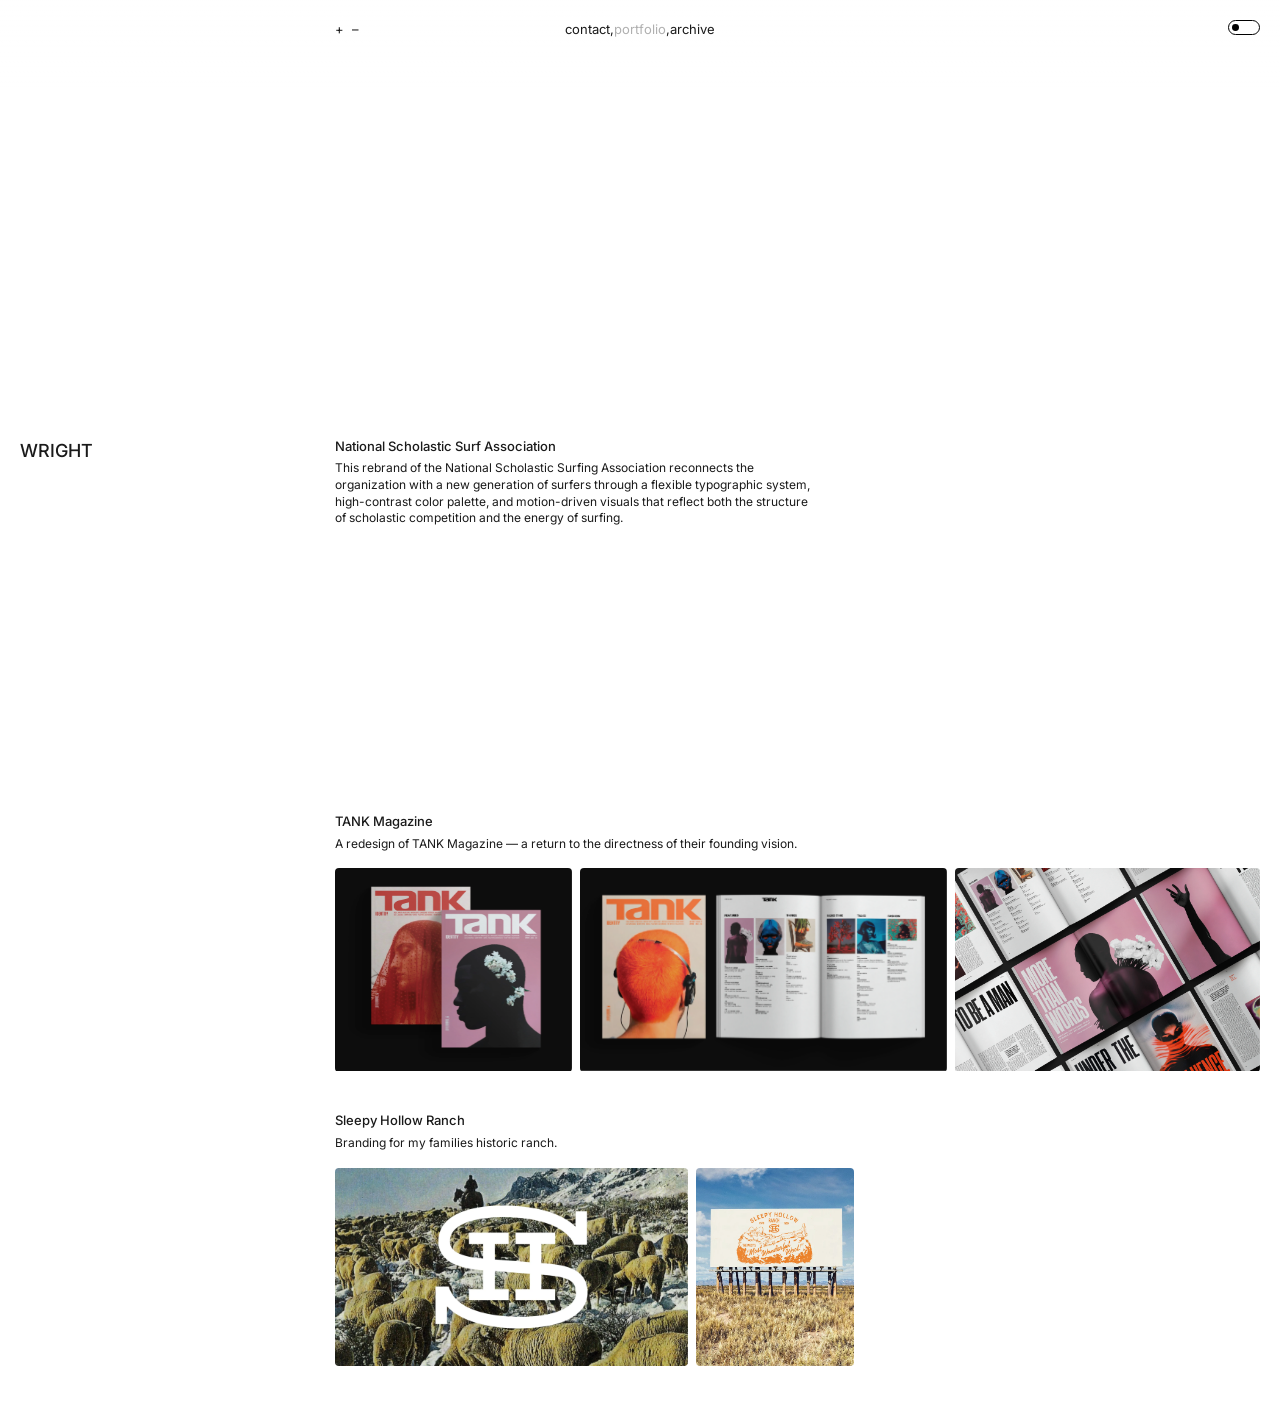
==== commit e7346b7f: "brought TANK page back, accidentally got deleted" ====
--- a/index.html
+++ b/index.html
@@ -67,6 +67,38 @@
             <!-- Project 2 -->
             <article class="project-series">
                 <header class="project-header">
+                    <h2><a href="tank.html" class="project-link">TANK Magazine</a></h2>
+                </header>
+                <div class="project-subtitle">
+                    <p>A redesign of TANK Magazine — a return to the directness of their founding vision.</p>
+                </div>
+                <div class="project-grid">
+                    <div class="project-item"><a href="tank.html" class="project-image-link"><picture>
+                        <source srcset="Projects/TANK/Images/20241219_WRIGHT_TANK_Covers.webp" type="image/webp">
+                        <img src="Projects/TANK/Images/20241219_WRIGHT_TANK_Covers.png" alt="TANK Covers" loading="lazy">
+                    </picture></a></div>
+                    <div class="project-item"><a href="tank.html" class="project-image-link"><picture>
+                        <source srcset="Projects/TANK/Images/20241219_WRIGHT_TANK_Cover&TOC.webp" type="image/webp">
+                        <img src="Projects/TANK/Images/20241219_WRIGHT_TANK_Cover&TOC.png" alt="TANK Cover and TOC" loading="lazy">
+                    </picture></a></div>
+                    <div class="project-item"><a href="tank.html" class="project-image-link"><picture>
+                        <source srcset="Projects/TANK/Images/20241219_WRIGHT_TANK_AngleSpread.webp" type="image/webp">
+                        <img src="Projects/TANK/Images/20241219_WRIGHT_TANK_AngleSpread.png" alt="TANK Angle Spread" loading="lazy">
+                    </picture></a></div>
+                    <div class="project-item"><a href="tank.html" class="project-image-link"><picture>
+                        <source srcset="Projects/TANK/Images/20241219_WRIGHT_TANK_HandSpread.webp" type="image/webp">
+                        <img src="Projects/TANK/Images/20241219_WRIGHT_TANK_HandSpread.png" alt="TANK Hand Spread" loading="lazy">
+                    </picture></a></div>
+                    <div class="project-item"><a href="tank.html" class="project-image-link"><picture>
+                        <source srcset="Projects/TANK/Images/20241219_WRIGHT_TANK_Web.webp" type="image/webp">
+                        <img src="Projects/TANK/Images/20241219_WRIGHT_TANK_Web.png" alt="TANK Web" loading="lazy">
+                    </picture></a></div>
+                </div>
+            </article>
+
+            <!-- Project 3 -->
+            <article class="project-series">
+                <header class="project-header">
                     <h2><a href="shr.html" class="project-link">Sleepy Hollow Ranch</a></h2>
                 </header>
                 <div class="project-subtitle">
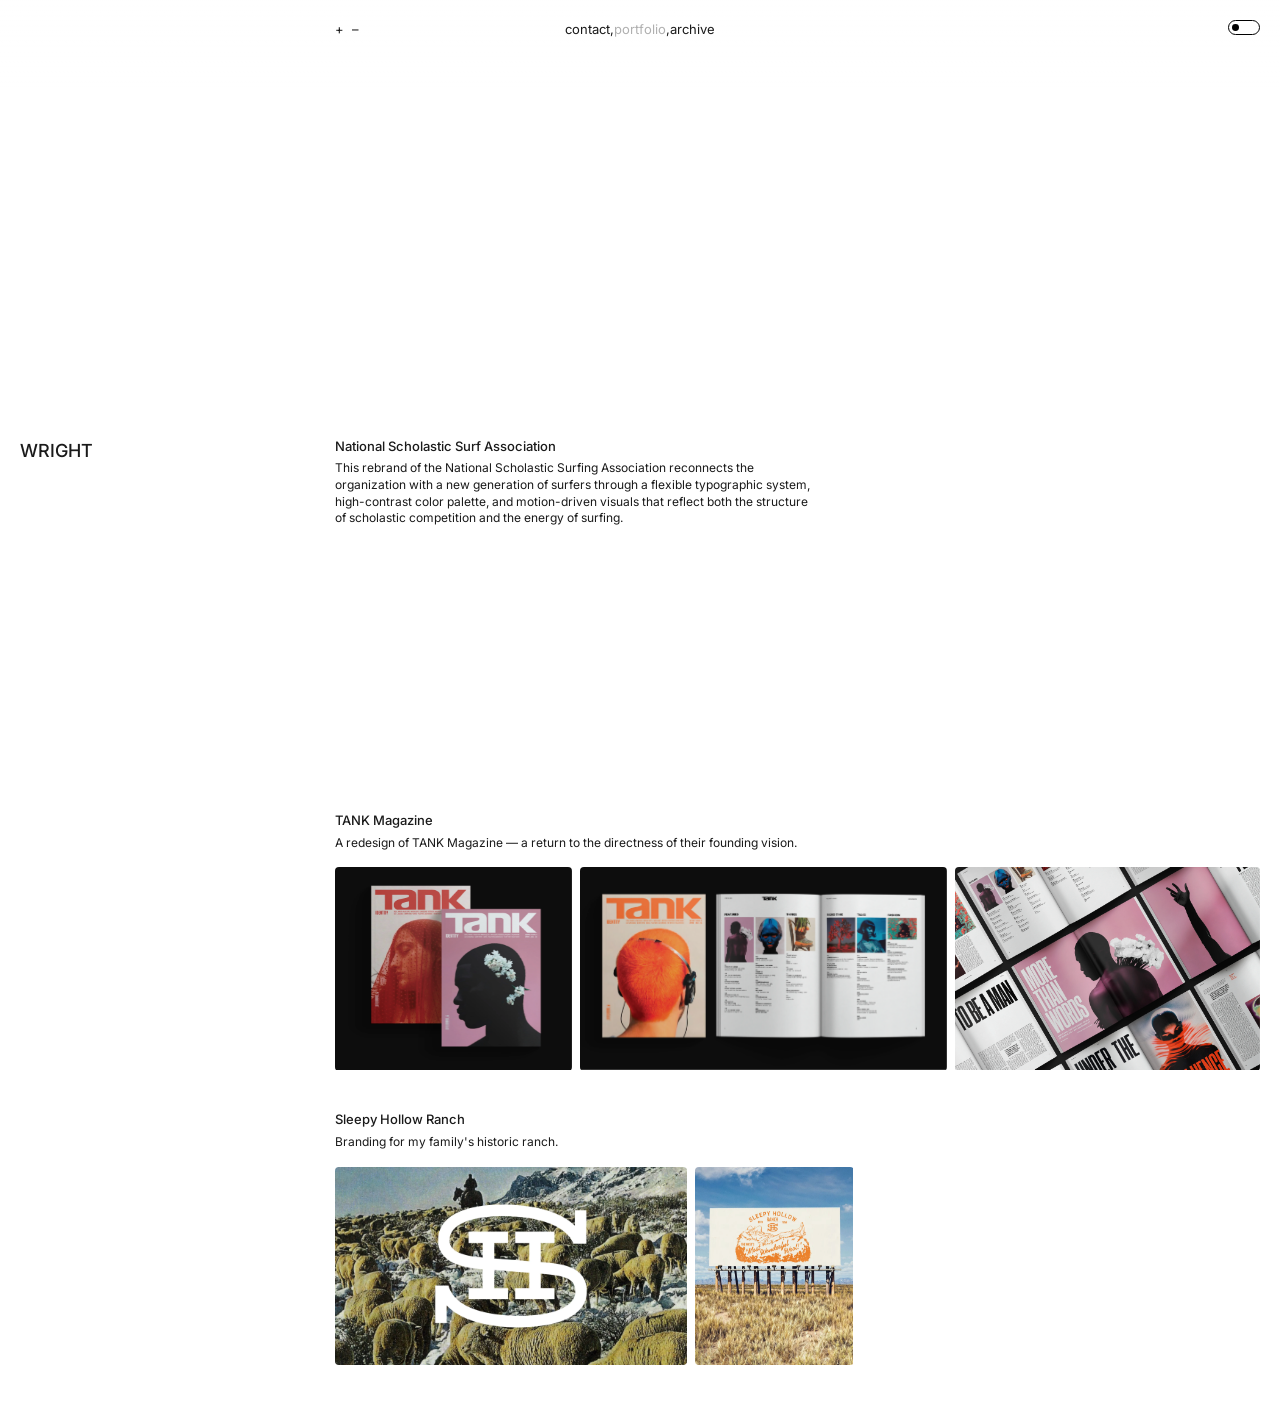
==== commit 74d6a15c: "spelling" ====
--- a/index.html
+++ b/index.html
@@ -102,7 +102,7 @@
                     <h2><a href="shr.html" class="project-link">Sleepy Hollow Ranch</a></h2>
                 </header>
                 <div class="project-subtitle">
-                    <p>Branding for my families historic ranch.</p>
+                    <p>Branding for my family's historic ranch.</p>
                 </div>
 
                 <div class="project-grid">
